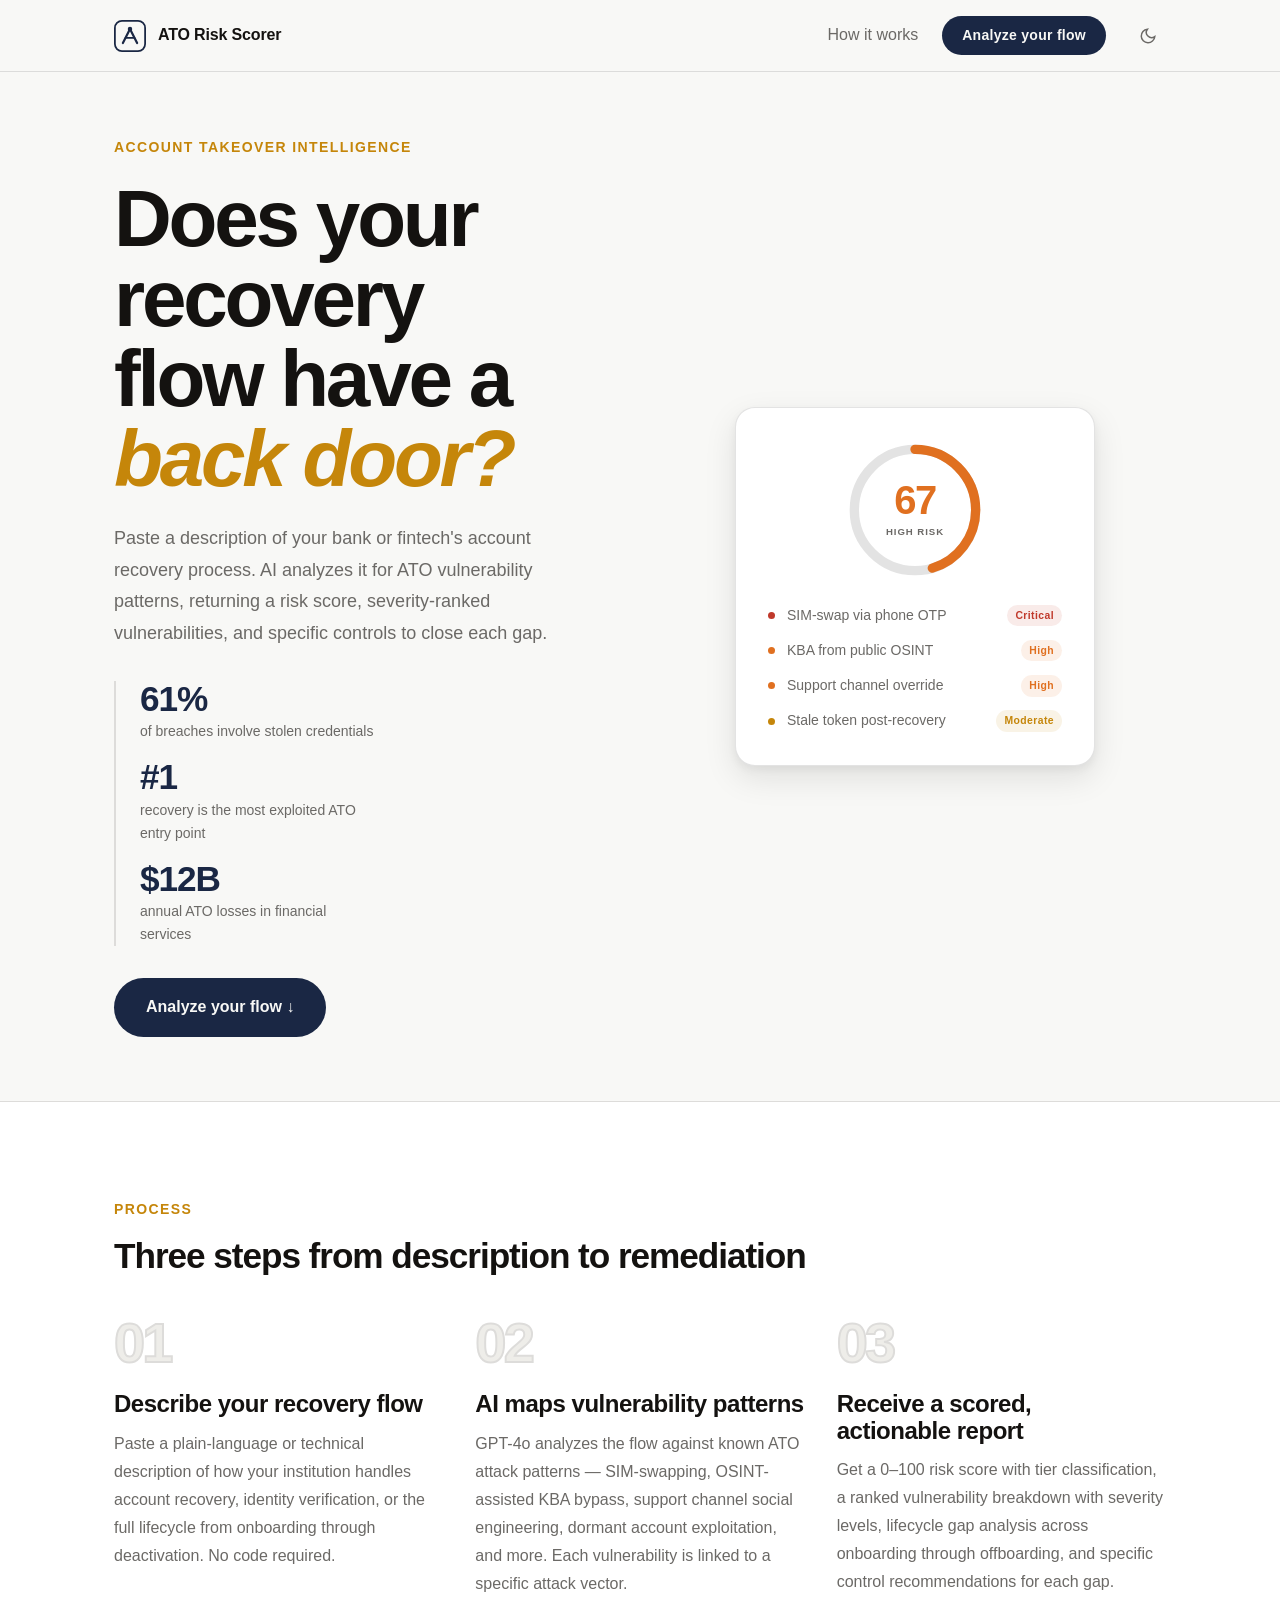
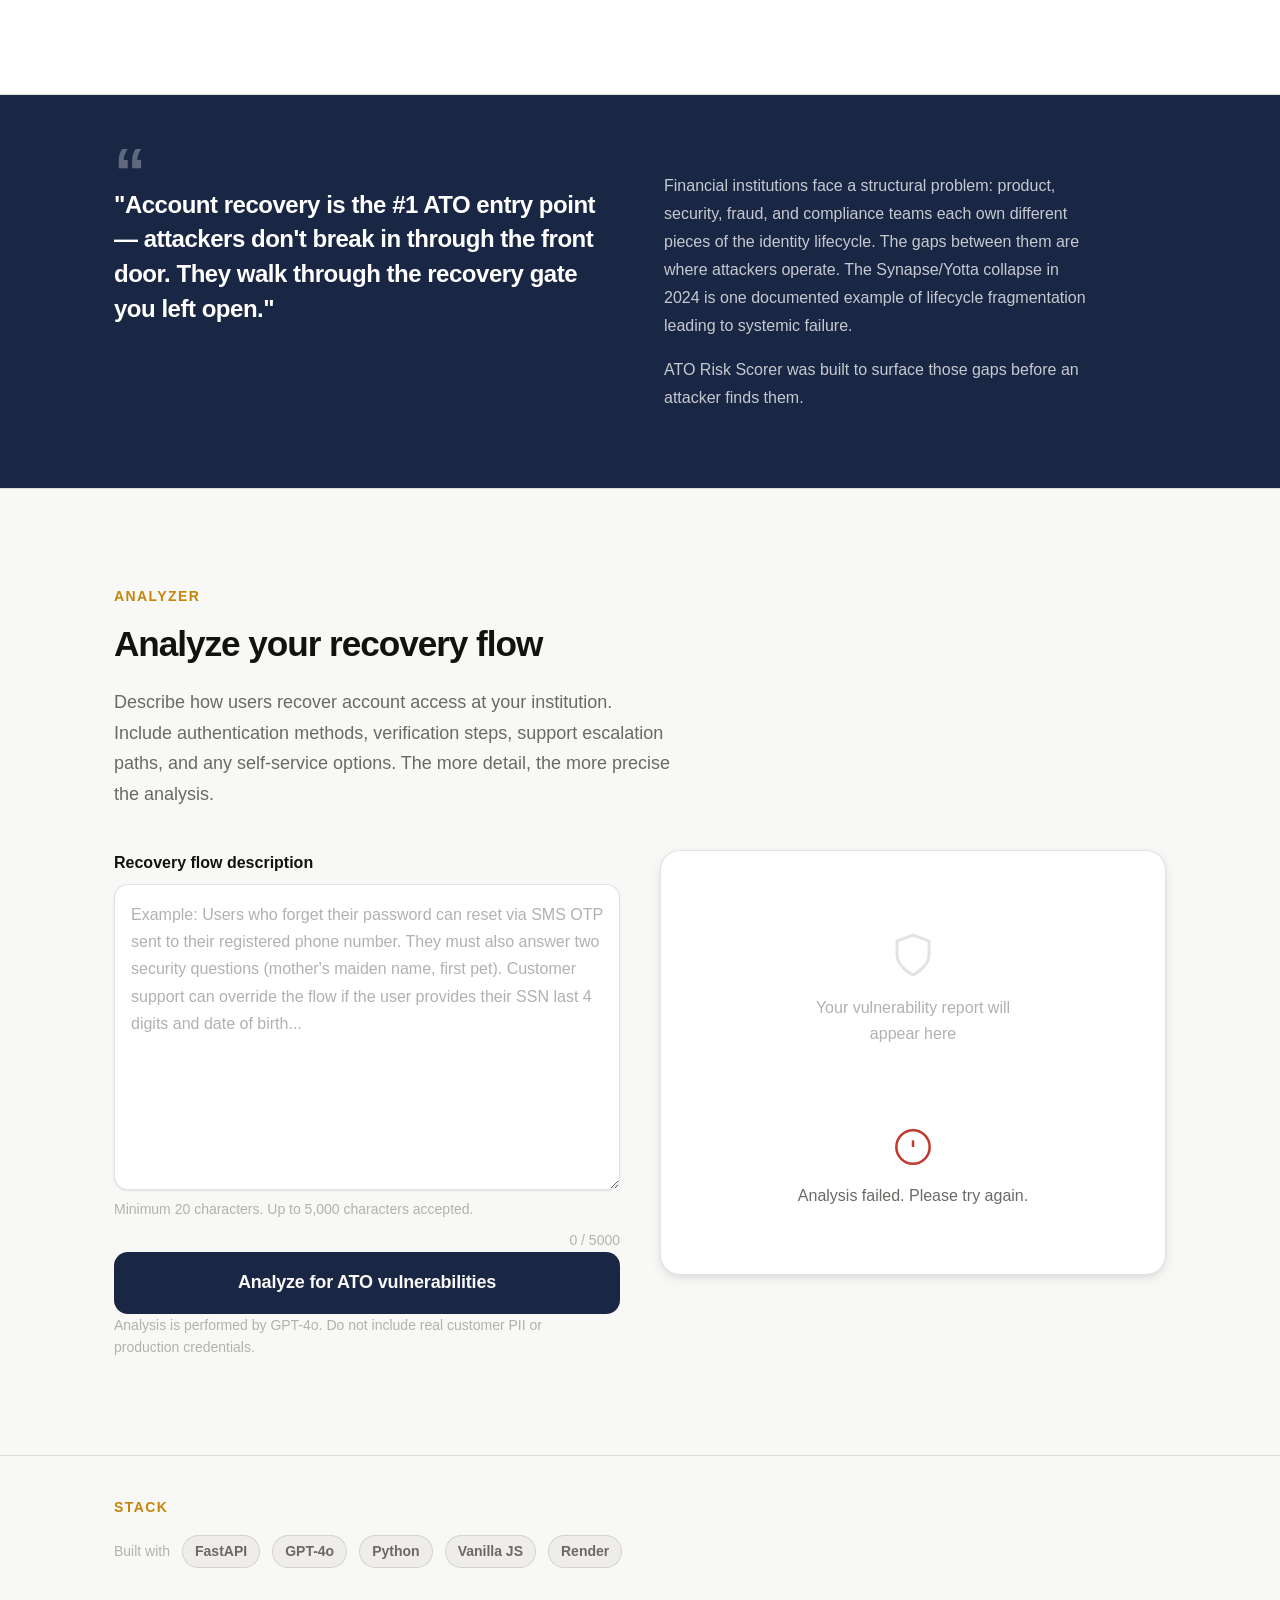
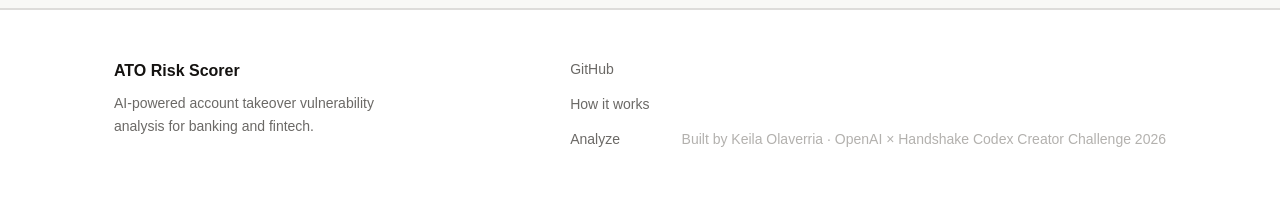
==== frontend/index.html @ 97ae23db "Initial commit: ATO Risk Scorer — FastAPI + GPT-4o + polished frontend AI-powered account takeover v" ====
<!DOCTYPE html>
<html lang="en" data-theme="light">
<head>
  <meta charset="UTF-8" />
  <meta name="viewport" content="width=device-width, initial-scale=1.0" />
  <title>ATO Risk Scorer — Account Takeover Vulnerability Analysis</title>
  <meta name="description" content="Paste your bank or fintech's account recovery flow and get an AI-powered risk score, vulnerability breakdown, and remediation controls in seconds." />
  <meta property="og:title" content="ATO Risk Scorer" />
  <meta property="og:description" content="AI-powered account takeover vulnerability analysis for banking and fintech recovery flows." />
  <meta property="og:type" content="website" />

  <!-- Fonts: Cabinet Grotesk (display) + Satoshi (body) via Fontshare -->
  <link href="https://api.fontshare.com/v2/css?f[]=cabinet-grotesk@400,500,600,700,800,900&f[]=satoshi@300,400,500,700&display=swap" rel="stylesheet" />

  <link rel="stylesheet" href="styles.css" />
  <link rel="icon" href="favicon.svg" type="image/svg+xml" />
</head>
<body>

  <!-- NAV -->
  <header class="nav" role="banner">
    <div class="nav-inner">
      <a href="/" class="nav-logo" aria-label="ATO Risk Scorer home">
        <svg class="logo-mark" viewBox="0 0 36 36" fill="none" aria-hidden="true">
          <rect x="1" y="1" width="34" height="34" rx="8" stroke="currentColor" stroke-width="2"/>
          <path d="M10 26 L18 10 L26 26" stroke="currentColor" stroke-width="2.5" stroke-linecap="round" stroke-linejoin="round"/>
          <path d="M13 20 L23 20" stroke="currentColor" stroke-width="2" stroke-linecap="round"/>
          <circle cx="18" cy="10" r="2.5" fill="currentColor"/>
        </svg>
        <span class="logo-text">ATO Risk Scorer</span>
      </a>
      <nav class="nav-links" aria-label="Primary navigation">
        <a href="#how-it-works">How it works</a>
        <a href="#analyze" class="nav-cta">Analyze your flow</a>
      </nav>
      <button class="theme-toggle" data-theme-toggle aria-label="Switch to dark mode" title="Toggle theme">
        <svg width="18" height="18" viewBox="0 0 24 24" fill="none" stroke="currentColor" stroke-width="2"><path d="M21 12.79A9 9 0 1 1 11.21 3 7 7 0 0 0 21 12.79z"/></svg>
      </button>
    </div>
  </header>

  <main id="main-content">

    <!-- HERO -->
    <section class="hero" aria-labelledby="hero-headline">
      <div class="hero-inner">
        <div class="hero-left">
        <div class="hero-label">Account Takeover Intelligence</div>
        <h1 class="hero-headline" id="hero-headline">
          Does your recovery<br/>flow have a<br/>
          <em class="headline-accent">back door?</em>
        </h1>
        <p class="hero-sub">
          Paste a description of your bank or fintech's account recovery process.
          AI analyzes it for ATO vulnerability patterns, returning a risk score,
          severity-ranked vulnerabilities, and specific controls to close each gap.
        </p>
        <div class="hero-stats">
          <div class="stat">
            <span class="stat-num">61%</span>
            <span class="stat-label">of breaches involve stolen credentials</span>
          </div>
          <div class="stat">
            <span class="stat-num">#1</span>
            <span class="stat-label">recovery is the most exploited ATO entry point</span>
          </div>
          <div class="stat">
            <span class="stat-num">$12B</span>
            <span class="stat-label">annual ATO losses in financial services</span>
          </div>
        </div>
        <a href="#analyze" class="btn-primary hero-cta">Analyze your flow &darr;</a>
      </div>
      <div class="hero-visual" aria-hidden="true">
        <div class="risk-gauge-demo">
          <div class="gauge-ring">
            <svg viewBox="0 0 120 120" class="gauge-svg">
              <circle cx="60" cy="60" r="52" fill="none" stroke="var(--color-border)" stroke-width="8"/>
              <circle cx="60" cy="60" r="52" fill="none" stroke="var(--color-risk-high)"
                stroke-width="8" stroke-dasharray="230 327" stroke-dashoffset="82"
                stroke-linecap="round" class="gauge-arc"/>
            </svg>
            <div class="gauge-label">
              <span class="gauge-score">67</span>
              <span class="gauge-tier">HIGH RISK</span>
            </div>
          </div>
          <div class="demo-vulns">
            <div class="demo-vuln critical">
              <span class="vuln-dot"></span>
              <span>SIM-swap via phone OTP</span>
              <span class="vuln-sev">Critical</span>
            </div>
            <div class="demo-vuln high">
              <span class="vuln-dot"></span>
              <span>KBA from public OSINT</span>
              <span class="vuln-sev">High</span>
            </div>
            <div class="demo-vuln high">
              <span class="vuln-dot"></span>
              <span>Support channel override</span>
              <span class="vuln-sev">High</span>
            </div>
            <div class="demo-vuln moderate">
              <span class="vuln-dot"></span>
              <span>Stale token post-recovery</span>
              <span class="vuln-sev">Moderate</span>
            </div>
          </div>
        </div>
      </div>
    </section>

    <!-- HOW IT WORKS -->
    <section class="how-it-works" id="how-it-works" aria-labelledby="hiw-title">
      <div class="section-inner">
        <div class="section-label">Process</div>
        <h2 class="section-title" id="hiw-title">Three steps from description to remediation</h2>
        <div class="steps">
          <div class="step">
            <div class="step-num">01</div>
            <div class="step-content">
              <h3>Describe your recovery flow</h3>
              <p>Paste a plain-language or technical description of how your institution handles account recovery, identity verification, or the full lifecycle from onboarding through deactivation. No code required.</p>
            </div>
          </div>
          <div class="step">
            <div class="step-num">02</div>
            <div class="step-content">
              <h3>AI maps vulnerability patterns</h3>
              <p>GPT-4o analyzes the flow against known ATO attack patterns — SIM-swapping, OSINT-assisted KBA bypass, support channel social engineering, dormant account exploitation, and more. Each vulnerability is linked to a specific attack vector.</p>
            </div>
          </div>
          <div class="step">
            <div class="step-num">03</div>
            <div class="step-content">
              <h3>Receive a scored, actionable report</h3>
              <p>Get a 0–100 risk score with tier classification, a ranked vulnerability breakdown with severity levels, lifecycle gap analysis across onboarding through offboarding, and specific control recommendations for each gap.</p>
            </div>
          </div>
        </div>
      </div>
    </section>

    <!-- CONTEXT CALLOUT -->
    <section class="callout-strip" aria-label="Why this matters">
      <div class="section-inner">
        <blockquote class="callout-quote">
          <p>"Account recovery is the #1 ATO entry point — attackers don't break in through the front door. They walk through the recovery gate you left open."</p>
        </blockquote>
        <div class="callout-context">
          <p>Financial institutions face a structural problem: product, security, fraud, and compliance teams each own different pieces of the identity lifecycle. The gaps between them are where attackers operate. The Synapse/Yotta collapse in 2024 is one documented example of lifecycle fragmentation leading to systemic failure.</p>
          <p>ATO Risk Scorer was built to surface those gaps before an attacker finds them.</p>
        </div>
      </div>
    </section>

    <!-- ANALYZER -->
    <section class="analyzer-section" id="analyze" aria-labelledby="analyzer-title">
      <div class="section-inner">
        <div class="section-label">Analyzer</div>
        <h2 class="section-title" id="analyzer-title">Analyze your recovery flow</h2>
        <p class="section-sub">Describe how users recover account access at your institution. Include authentication methods, verification steps, support escalation paths, and any self-service options. The more detail, the more precise the analysis.</p>

        <div class="analyzer-layout">
          <div class="analyzer-form-col">
            <form id="analyze-form" novalidate>
              <div class="form-group">
                <label for="flow-input">Recovery flow description</label>
                <textarea
                  id="flow-input"
                  name="flow_description"
                  rows="10"
                  placeholder="Example: Users who forget their password can reset via SMS OTP sent to their registered phone number. They must also answer two security questions (mother's maiden name, first pet). Customer support can override the flow if the user provides their SSN last 4 digits and date of birth..."
                  required
                  minlength="20"
                  maxlength="5000"
                  aria-describedby="flow-hint"
                ></textarea>
                <span class="form-hint" id="flow-hint">Minimum 20 characters. Up to 5,000 characters accepted.</span>
                <div class="char-count" aria-live="polite"><span id="char-num">0</span> / 5000</div>
              </div>
              <button type="submit" class="btn-primary submit-btn" id="submit-btn">
                <span class="btn-text">Analyze for ATO vulnerabilities</span>
                <span class="btn-loading" hidden>
                  <svg class="spinner" viewBox="0 0 24 24" fill="none" aria-hidden="true">
                    <circle cx="12" cy="12" r="10" stroke="currentColor" stroke-width="3" stroke-dasharray="31.4" stroke-dashoffset="10"/>
                  </svg>
                  Analyzing...
                </span>
              </button>
              <p class="form-disclaimer">Analysis is performed by GPT-4o. Do not include real customer PII or production credentials.</p>
            </form>
          </div>

          <!-- RESULTS PANEL -->
          <div class="results-col" id="results-panel" aria-live="polite" aria-atomic="true">
            <div class="results-empty" id="results-empty">
              <svg width="48" height="48" viewBox="0 0 24 24" fill="none" stroke="currentColor" stroke-width="1.5" aria-hidden="true"><path d="M12 22s8-4 8-10V5l-8-3-8 3v7c0 6 8 10 8 10z"/></svg>
              <p>Your vulnerability report will appear here</p>
            </div>

            <div class="results-content" id="results-content" hidden>
              <!-- Score header -->
              <div class="score-header" id="score-header">
                <div class="score-ring-wrap">
                  <svg class="score-ring" viewBox="0 0 120 120" aria-hidden="true">
                    <circle cx="60" cy="60" r="52" fill="none" stroke="var(--color-border)" stroke-width="8"/>
                    <circle cx="60" cy="60" r="52" fill="none" stroke="var(--score-arc-color, var(--color-risk-high))"
                      stroke-width="8" stroke-dasharray="0 327" stroke-dashoffset="82"
                      stroke-linecap="round" class="score-arc" id="score-arc"/>
                  </svg>
                  <div class="score-ring-label">
                    <span class="score-number" id="score-number">0</span>
                    <span class="score-unit">/ 100</span>
                  </div>
                </div>
                <div class="score-meta">
                  <div class="score-tier" id="score-tier">—</div>
                  <p class="score-summary" id="score-summary"></p>
                </div>
              </div>

              <!-- Lifecycle gaps -->
              <div class="lifecycle-section">
                <h3 class="results-section-title">Lifecycle Gap Analysis</h3>
                <div class="lifecycle-grid" id="lifecycle-grid"></div>
              </div>

              <!-- Vulnerabilities -->
              <div class="vulnerabilities-section">
                <h3 class="results-section-title">Vulnerability Breakdown</h3>
                <div class="vuln-list" id="vuln-list"></div>
              </div>

              <!-- Controls -->
              <div class="controls-section">
                <h3 class="results-section-title">Priority Controls</h3>
                <ul class="controls-list" id="controls-list"></ul>
              </div>
            </div>

            <!-- Error state -->
            <div class="results-error" id="results-error" hidden>
              <svg width="40" height="40" viewBox="0 0 24 24" fill="none" stroke="currentColor" stroke-width="1.5" aria-hidden="true"><circle cx="12" cy="12" r="10"/><line x1="12" y1="8" x2="12" y2="12"/><line x1="12" y1="16" x2="12.01" y2="16"/></svg>
              <p id="error-message">Analysis failed. Please try again.</p>
            </div>
          </div>
        </div>
      </div>
    </section>

    <!-- BUILT WITH -->
    <section class="built-with" aria-label="Technology stack">
      <div class="section-inner">
        <div class="section-label">Stack</div>
        <div class="built-with-row">
          <span>Built with</span>
          <span class="stack-tag">FastAPI</span>
          <span class="stack-tag">GPT-4o</span>
          <span class="stack-tag">Python</span>
          <span class="stack-tag">Vanilla JS</span>
          <span class="stack-tag">Render</span>
        </div>
      </div>
    </section>

  </main>

  <!-- FOOTER -->
  <footer class="footer" role="contentinfo">
    <div class="footer-inner">
      <div class="footer-brand">
        <span class="footer-logo-text">ATO Risk Scorer</span>
        <p>AI-powered account takeover vulnerability analysis for banking and fintech.</p>
      </div>
      <div class="footer-links">
        <a href="https://github.com/Keila0323/ato-risk-scorer" target="_blank" rel="noopener noreferrer">GitHub</a>
        <a href="#how-it-works">How it works</a>
        <a href="#analyze">Analyze</a>
      </div>
      <p class="footer-credit">Built by Keila Olaverria &middot; OpenAI × Handshake Codex Creator Challenge 2026</p>
    </div>
  </footer>

  <script src="app.js" defer></script>
</body>
</html>
---- frontend/styles.css ----
/* ============================================================
   ATO RISK SCORER — Design System
   Palette: Deep slate navy + white + amber accent
   Concept: Financial security intelligence — precise, authoritative, clean
   Fonts: Cabinet Grotesk (display) + Satoshi (body)
   ============================================================ */

/* --- TOKENS --- */
:root,
[data-theme='light'] {
  /* Surfaces */
  --color-bg: #f8f8f6;
  --color-surface: #ffffff;
  --color-surface-2: #f4f3f0;
  --color-surface-offset: #eeede9;
  --color-surface-dynamic: #e5e4e0;
  --color-divider: #dddcda;
  --color-border: rgba(30, 28, 24, 0.12);

  /* Text */
  --color-text: #141210;
  --color-text-muted: #6b6966;
  --color-text-faint: #b3b1ae;
  --color-text-inverse: #f8f8f6;

  /* Primary — Deep slate navy */
  --color-primary: #1a2744;
  --color-primary-hover: #0f1a30;
  --color-primary-highlight: rgba(26, 39, 68, 0.08);

  /* Accent — Amber / Gold */
  --color-accent: #c5860a;
  --color-accent-hover: #a06a05;
  --color-accent-light: #fef3db;

  /* Risk tiers */
  --color-risk-critical: #c0392b;
  --color-risk-high: #e07020;
  --color-risk-moderate: #c5860a;
  --color-risk-low: #27855c;

  /* Radius */
  --radius-sm: 0.375rem;
  --radius-md: 0.5rem;
  --radius-lg: 0.875rem;
  --radius-xl: 1.25rem;
  --radius-full: 9999px;

  /* Shadows */
  --shadow-sm: 0 1px 3px rgba(20, 18, 16, 0.06), 0 1px 2px rgba(20, 18, 16, 0.04);
  --shadow-md: 0 4px 12px rgba(20, 18, 16, 0.08), 0 2px 4px rgba(20, 18, 16, 0.04);
  --shadow-lg: 0 12px 32px rgba(20, 18, 16, 0.10), 0 4px 8px rgba(20, 18, 16, 0.05);

  /* Type */
  --font-display: 'Cabinet Grotesk', 'Helvetica Neue', sans-serif;
  --font-body: 'Satoshi', 'Inter', sans-serif;

  /* Type scale */
  --text-xs: clamp(0.75rem, 0.7rem + 0.25vw, 0.875rem);
  --text-sm: clamp(0.875rem, 0.8rem + 0.35vw, 1rem);
  --text-base: clamp(1rem, 0.95rem + 0.25vw, 1.125rem);
  --text-lg: clamp(1.125rem, 1rem + 0.75vw, 1.5rem);
  --text-xl: clamp(1.5rem, 1.2rem + 1.25vw, 2.25rem);
  --text-2xl: clamp(2rem, 1.2rem + 2.5vw, 3.5rem);
  --text-3xl: clamp(2.5rem, 1rem + 5vw, 5.5rem);

  /* Spacing */
  --space-1: 0.25rem;
  --space-2: 0.5rem;
  --space-3: 0.75rem;
  --space-4: 1rem;
  --space-5: 1.25rem;
  --space-6: 1.5rem;
  --space-8: 2rem;
  --space-10: 2.5rem;
  --space-12: 3rem;
  --space-16: 4rem;
  --space-20: 5rem;
  --space-24: 6rem;

  /* Layout */
  --content-default: 1100px;
  --content-narrow: 680px;

  /* Transitions */
  --ease-out: cubic-bezier(0.16, 1, 0.3, 1);
  --transition: 180ms var(--ease-out);
}

[data-theme='dark'] {
  --color-bg: #0e0d0c;
  --color-surface: #141210;
  --color-surface-2: #1a1918;
  --color-surface-offset: #1f1e1c;
  --color-surface-dynamic: #2a2927;
  --color-divider: #2e2d2b;
  --color-border: rgba(255, 255, 255, 0.1);
  --color-text: #e8e6e3;
  --color-text-muted: #837f7b;
  --color-text-faint: #4a4845;
  --color-text-inverse: #141210;
  --color-primary: #8fa8d4;
  --color-primary-hover: #b5c8e8;
  --color-primary-highlight: rgba(143, 168, 212, 0.12);
  --color-accent: #e8a82a;
  --color-accent-hover: #f5c060;
  --color-accent-light: rgba(232, 168, 42, 0.12);
  --shadow-sm: 0 1px 3px rgba(0, 0, 0, 0.25);
  --shadow-md: 0 4px 12px rgba(0, 0, 0, 0.35);
  --shadow-lg: 0 12px 32px rgba(0, 0, 0, 0.5);
  --color-risk-critical: #e05a4d;
  --color-risk-high: #f08040;
  --color-risk-moderate: #e8a82a;
  --color-risk-low: #4aad7e;
}

@media (prefers-color-scheme: dark) {
  :root:not([data-theme]) {
    --color-bg: #0e0d0c;
    --color-surface: #141210;
    --color-surface-2: #1a1918;
    --color-surface-offset: #1f1e1c;
    --color-surface-dynamic: #2a2927;
    --color-divider: #2e2d2b;
    --color-border: rgba(255, 255, 255, 0.1);
    --color-text: #e8e6e3;
    --color-text-muted: #837f7b;
    --color-text-faint: #4a4845;
    --color-text-inverse: #141210;
    --color-primary: #8fa8d4;
    --color-primary-hover: #b5c8e8;
    --color-primary-highlight: rgba(143, 168, 212, 0.12);
    --color-accent: #e8a82a;
    --color-accent-hover: #f5c060;
    --color-accent-light: rgba(232, 168, 42, 0.12);
    --shadow-sm: 0 1px 3px rgba(0, 0, 0, 0.25);
    --shadow-md: 0 4px 12px rgba(0, 0, 0, 0.35);
    --shadow-lg: 0 12px 32px rgba(0, 0, 0, 0.5);
    --color-risk-critical: #e05a4d;
    --color-risk-high: #f08040;
    --color-risk-moderate: #e8a82a;
    --color-risk-low: #4aad7e;
  }
}

/* --- BASE RESET --- */
*, *::before, *::after { box-sizing: border-box; margin: 0; padding: 0; }

html {
  -webkit-text-size-adjust: none;
  text-size-adjust: none;
  -webkit-font-smoothing: antialiased;
  -moz-osx-font-smoothing: grayscale;
  text-rendering: optimizeLegibility;
  scroll-behavior: smooth;
  scroll-padding-top: 80px;
}

body {
  min-height: 100dvh;
  font-family: var(--font-body);
  font-size: var(--text-base);
  line-height: 1.65;
  color: var(--color-text);
  background-color: var(--color-bg);
}

img, picture, video, canvas, svg { display: block; max-width: 100%; }
ul[role='list'], ol[role='list'] { list-style: none; }
input, button, textarea, select { font: inherit; color: inherit; }
h1, h2, h3, h4, h5, h6 { text-wrap: balance; line-height: 1.1; }
p, li { text-wrap: pretty; max-width: 72ch; }

button { cursor: pointer; background: none; border: none; }

a, button, [role='button'], input, textarea, select {
  transition: color var(--transition), background var(--transition),
    border-color var(--transition), box-shadow var(--transition), opacity var(--transition);
}
:focus-visible {
  outline: 2px solid var(--color-accent);
  outline-offset: 3px;
  border-radius: var(--radius-sm);
}

::selection { background: var(--color-accent-light); color: var(--color-text); }

@media (prefers-reduced-motion: reduce) {
  *, *::before, *::after {
    animation-duration: 0.01ms !important;
    animation-iteration-count: 1 !important;
    transition-duration: 0.01ms !important;
    scroll-behavior: auto !important;
  }
}

/* ============================================================
   NAV
   ============================================================ */
.nav {
  position: sticky;
  top: 0;
  z-index: 100;
  background: color-mix(in oklab, var(--color-bg) 92%, transparent);
  backdrop-filter: blur(12px);
  -webkit-backdrop-filter: blur(12px);
  border-bottom: 1px solid var(--color-border);
}

.nav-inner {
  max-width: var(--content-default);
  margin: 0 auto;
  padding: var(--space-4) var(--space-6);
  display: flex;
  align-items: center;
  gap: var(--space-6);
}

.nav-logo {
  display: flex;
  align-items: center;
  gap: var(--space-3);
  text-decoration: none;
  color: var(--color-text);
  font-family: var(--font-display);
  font-weight: 700;
  font-size: var(--text-sm);
  letter-spacing: -0.01em;
  flex-shrink: 0;
}

.logo-mark {
  width: 32px;
  height: 32px;
  color: var(--color-primary);
  flex-shrink: 0;
}

.nav-links {
  display: flex;
  align-items: center;
  gap: var(--space-6);
  margin-left: auto;
}

.nav-links a {
  font-size: var(--text-sm);
  font-weight: 500;
  color: var(--color-text-muted);
  text-decoration: none;
}
.nav-links a:hover { color: var(--color-text); }

.nav-cta {
  background: var(--color-primary) !important;
  color: var(--color-text-inverse) !important;
  padding: var(--space-2) var(--space-5);
  border-radius: var(--radius-full);
  font-size: var(--text-xs) !important;
  font-weight: 600 !important;
  letter-spacing: 0.02em;
}
.nav-cta:hover {
  background: var(--color-primary-hover) !important;
  color: var(--color-text-inverse) !important;
}

.theme-toggle {
  display: flex;
  align-items: center;
  justify-content: center;
  width: 36px;
  height: 36px;
  border-radius: var(--radius-md);
  color: var(--color-text-muted);
  flex-shrink: 0;
}
.theme-toggle:hover {
  background: var(--color-surface-offset);
  color: var(--color-text);
}

/* ============================================================
   LAYOUT HELPERS
   ============================================================ */
.section-inner {
  max-width: var(--content-default);
  margin: 0 auto;
  padding-inline: var(--space-6);
}

.section-label {
  font-size: var(--text-xs);
  font-weight: 700;
  letter-spacing: 0.1em;
  text-transform: uppercase;
  color: var(--color-accent);
  margin-bottom: var(--space-4);
}

.section-title {
  font-family: var(--font-display);
  font-size: var(--text-xl);
  font-weight: 800;
  letter-spacing: -0.03em;
  color: var(--color-text);
  margin-bottom: var(--space-6);
}

.section-sub {
  font-size: var(--text-base);
  color: var(--color-text-muted);
  max-width: 56ch;
  margin-bottom: var(--space-10);
  line-height: 1.7;
}

/* ============================================================
   HERO
   ============================================================ */
.hero {
  padding-block: clamp(var(--space-12), 6vw, var(--space-16));
  border-bottom: 1px solid var(--color-divider);
  overflow: hidden;
}

.hero-inner {
  max-width: var(--content-default);
  margin: 0 auto;
  padding-inline: var(--space-6);
  display: grid;
  grid-template-columns: 1fr 1fr;
  gap: var(--space-12);
  align-items: center;
}

.hero-left {
  display: flex;
  flex-direction: column;
  align-items: flex-start;
  gap: 0;
}

.hero-label {
  font-size: var(--text-xs);
  font-weight: 700;
  letter-spacing: 0.1em;
  text-transform: uppercase;
  color: var(--color-accent);
  margin-bottom: var(--space-5);
}

.hero-headline {
  font-family: var(--font-display);
  font-size: var(--text-3xl);
  font-weight: 900;
  letter-spacing: -0.04em;
  line-height: 1.0;
  color: var(--color-text);
  margin-bottom: var(--space-6);
}

.headline-accent {
  font-style: italic;
  color: var(--color-accent);
}

.hero-sub {
  font-size: var(--text-base);
  color: var(--color-text-muted);
  line-height: 1.75;
  max-width: 46ch;
  margin-bottom: var(--space-8);
}

.hero-stats {
  display: flex;
  flex-direction: column;
  gap: var(--space-4);
  margin-bottom: var(--space-8);
  border-left: 2px solid var(--color-divider);
  padding-left: var(--space-6);
}

.stat { display: flex; flex-direction: column; gap: var(--space-1); }
.stat-num {
  font-family: var(--font-display);
  font-size: var(--text-xl);
  font-weight: 800;
  letter-spacing: -0.03em;
  color: var(--color-primary);
  line-height: 1;
}
.stat-label {
  font-size: var(--text-xs);
  color: var(--color-text-muted);
  max-width: 30ch;
}

.hero-cta { align-self: flex-start; }

/* Right col — visual */
.hero-visual {
  display: flex;
  justify-content: center;
  align-items: center;
}

/* Demo risk card */
.risk-gauge-demo {
  background: var(--color-surface);
  border: 1px solid var(--color-border);
  border-radius: var(--radius-xl);
  padding: var(--space-8);
  box-shadow: var(--shadow-lg);
  width: 100%;
  max-width: 360px;
}

.gauge-ring {
  position: relative;
  width: 140px;
  height: 140px;
  margin: 0 auto var(--space-6);
}

.gauge-svg { width: 100%; height: 100%; transform: rotate(-90deg); }

.gauge-arc {
  transition: stroke-dasharray 1.5s var(--ease-out);
}

.gauge-label {
  position: absolute;
  inset: 0;
  display: flex;
  flex-direction: column;
  align-items: center;
  justify-content: center;
}

.gauge-score {
  font-family: var(--font-display);
  font-size: 2.5rem;
  font-weight: 900;
  letter-spacing: -0.04em;
  color: var(--color-risk-high);
  line-height: 1;
}

.gauge-tier {
  font-size: 0.6rem;
  font-weight: 700;
  letter-spacing: 0.1em;
  text-transform: uppercase;
  color: var(--color-text-muted);
  margin-top: var(--space-1);
}

.demo-vulns {
  display: flex;
  flex-direction: column;
  gap: var(--space-3);
}

.demo-vuln {
  display: flex;
  align-items: center;
  gap: var(--space-3);
  font-size: var(--text-xs);
  color: var(--color-text-muted);
}

.demo-vuln span:nth-child(2) { flex: 1; }

.vuln-dot {
  width: 7px;
  height: 7px;
  border-radius: 50%;
  flex-shrink: 0;
}

.demo-vuln.critical .vuln-dot { background: var(--color-risk-critical); }
.demo-vuln.high .vuln-dot { background: var(--color-risk-high); }
.demo-vuln.moderate .vuln-dot { background: var(--color-risk-moderate); }
.demo-vuln.low .vuln-dot { background: var(--color-risk-low); }

.vuln-sev {
  font-size: 0.65rem;
  font-weight: 700;
  letter-spacing: 0.04em;
  padding: 2px var(--space-2);
  border-radius: var(--radius-full);
}

.demo-vuln.critical .vuln-sev { color: var(--color-risk-critical); background: rgba(192,57,43,0.1); }
.demo-vuln.high .vuln-sev { color: var(--color-risk-high); background: rgba(224,112,32,0.1); }
.demo-vuln.moderate .vuln-sev { color: var(--color-risk-moderate); background: rgba(197,134,10,0.1); }
.demo-vuln.low .vuln-sev { color: var(--color-risk-low); background: rgba(39,133,92,0.1); }

/* ============================================================
   HOW IT WORKS
   ============================================================ */
.how-it-works {
  padding-block: clamp(var(--space-16), 8vw, var(--space-24));
  background: var(--color-surface);
  border-bottom: 1px solid var(--color-divider);
}

.steps {
  display: grid;
  grid-template-columns: repeat(3, 1fr);
  gap: var(--space-8);
  margin-top: var(--space-10);
}

.step {
  display: flex;
  flex-direction: column;
  gap: var(--space-5);
}

.step-num {
  font-family: var(--font-display);
  font-size: 3.5rem;
  font-weight: 900;
  letter-spacing: -0.05em;
  line-height: 1;
  color: var(--color-surface-offset);
  -webkit-text-stroke: 2px var(--color-divider);
}

[data-theme='dark'] .step-num {
  color: transparent;
  -webkit-text-stroke: 2px var(--color-divider);
}

.step-content h3 {
  font-family: var(--font-display);
  font-size: var(--text-lg);
  font-weight: 700;
  letter-spacing: -0.02em;
  color: var(--color-text);
  margin-bottom: var(--space-3);
}

.step-content p {
  font-size: var(--text-sm);
  color: var(--color-text-muted);
  line-height: 1.75;
}

/* ============================================================
   CALLOUT STRIP
   ============================================================ */
.callout-strip {
  padding-block: clamp(var(--space-12), 6vw, var(--space-20));
  background: var(--color-primary);
  color: var(--color-text-inverse);
  border-bottom: 1px solid var(--color-divider);
}

.callout-strip .section-inner {
  display: grid;
  grid-template-columns: 1fr 1fr;
  gap: var(--space-12);
  align-items: start;
}

.callout-quote {
  font-family: var(--font-display);
  font-size: var(--text-lg);
  font-weight: 700;
  letter-spacing: -0.02em;
  line-height: 1.45;
  color: #ffffff;
  border: none;
  padding: 0;
}

.callout-quote::before {
  content: '\201C';
  font-size: 4rem;
  line-height: 0;
  display: block;
  margin-bottom: var(--space-4);
  color: rgba(255, 255, 255, 0.3);
  font-family: var(--font-display);
}

.callout-context p {
  font-size: var(--text-sm);
  color: rgba(255, 255, 255, 0.75);
  line-height: 1.75;
  max-width: 48ch;
}
.callout-context p + p { margin-top: var(--space-4); }

/* ============================================================
   ANALYZER SECTION
   ============================================================ */
.analyzer-section {
  padding-block: clamp(var(--space-16), 8vw, var(--space-24));
  border-bottom: 1px solid var(--color-divider);
}

.analyzer-layout {
  display: grid;
  grid-template-columns: 1fr 1fr;
  gap: var(--space-10);
  align-items: start;
}

/* Form */
.analyzer-form-col { display: flex; flex-direction: column; gap: var(--space-5); }

.form-group { display: flex; flex-direction: column; gap: var(--space-2); }

.form-group label {
  font-size: var(--text-sm);
  font-weight: 600;
  color: var(--color-text);
}

.form-group textarea {
  width: 100%;
  padding: var(--space-4);
  background: var(--color-surface);
  border: 1.5px solid var(--color-border);
  border-radius: var(--radius-lg);
  font-size: var(--text-sm);
  color: var(--color-text);
  line-height: 1.7;
  resize: vertical;
  min-height: 220px;
  box-shadow: var(--shadow-sm);
}

.form-group textarea:focus {
  outline: none;
  border-color: var(--color-primary);
  box-shadow: 0 0 0 3px var(--color-primary-highlight);
}

.form-group textarea::placeholder { color: var(--color-text-faint); }

.form-hint {
  font-size: var(--text-xs);
  color: var(--color-text-faint);
}

.char-count {
  font-size: var(--text-xs);
  color: var(--color-text-faint);
  text-align: right;
}

.form-disclaimer {
  font-size: var(--text-xs);
  color: var(--color-text-faint);
  line-height: 1.6;
  max-width: none;
}

/* Buttons */
.btn-primary {
  display: inline-flex;
  align-items: center;
  justify-content: center;
  gap: var(--space-2);
  background: var(--color-primary);
  color: var(--color-text-inverse);
  font-family: var(--font-body);
  font-size: var(--text-sm);
  font-weight: 600;
  text-decoration: none;
  border: none;
  border-radius: var(--radius-full);
  padding: var(--space-4) var(--space-8);
  cursor: pointer;
  white-space: nowrap;
}

.btn-primary:hover { background: var(--color-primary-hover); }

.submit-btn {
  width: 100%;
  border-radius: var(--radius-lg);
  padding: var(--space-4);
  font-size: var(--text-base);
  font-weight: 700;
  letter-spacing: -0.01em;
}

.submit-btn:disabled {
  opacity: 0.6;
  cursor: not-allowed;
}

.hero-cta {
  padding: var(--space-4) var(--space-8);
  font-size: var(--text-sm);
}

.spinner {
  width: 18px;
  height: 18px;
  animation: spin 0.8s linear infinite;
  flex-shrink: 0;
}
@keyframes spin { to { transform: rotate(360deg); } }

/* ============================================================
   RESULTS PANEL
   ============================================================ */
.results-col {
  background: var(--color-surface);
  border: 1px solid var(--color-border);
  border-radius: var(--radius-xl);
  padding: var(--space-8);
  box-shadow: var(--shadow-md);
  min-height: 400px;
  display: flex;
  flex-direction: column;
}

/* Empty state */
.results-empty {
  flex: 1;
  display: flex;
  flex-direction: column;
  align-items: center;
  justify-content: center;
  gap: var(--space-4);
  color: var(--color-text-faint);
  text-align: center;
  padding: var(--space-12) var(--space-6);
}
.results-empty p { font-size: var(--text-sm); max-width: 28ch; }
.results-empty svg { opacity: 0.35; }

/* Error state */
.results-error {
  flex: 1;
  display: flex;
  flex-direction: column;
  align-items: center;
  justify-content: center;
  gap: var(--space-4);
  color: var(--color-risk-critical);
  text-align: center;
  padding: var(--space-8);
}
.results-error p { font-size: var(--text-sm); color: var(--color-text-muted); }

/* Score header */
.score-header {
  display: flex;
  align-items: center;
  gap: var(--space-6);
  padding-bottom: var(--space-6);
  border-bottom: 1px solid var(--color-divider);
  margin-bottom: var(--space-6);
}

.score-ring-wrap {
  position: relative;
  width: 100px;
  height: 100px;
  flex-shrink: 0;
}

.score-ring { width: 100%; height: 100%; transform: rotate(-90deg); }

.score-ring-label {
  position: absolute;
  inset: 0;
  display: flex;
  flex-direction: column;
  align-items: center;
  justify-content: center;
}

.score-number {
  font-family: var(--font-display);
  font-size: 1.75rem;
  font-weight: 900;
  letter-spacing: -0.04em;
  line-height: 1;
  color: var(--color-text);
}
.score-unit {
  font-size: 0.65rem;
  color: var(--color-text-faint);
  margin-top: 2px;
}

.score-meta { flex: 1; min-width: 0; }

.score-tier {
  font-family: var(--font-display);
  font-size: var(--text-lg);
  font-weight: 800;
  letter-spacing: -0.03em;
  margin-bottom: var(--space-2);
}

.score-tier.critical { color: var(--color-risk-critical); }
.score-tier.high { color: var(--color-risk-high); }
.score-tier.moderate { color: var(--color-risk-moderate); }
.score-tier.low { color: var(--color-risk-low); }

.score-summary {
  font-size: var(--text-xs);
  color: var(--color-text-muted);
  line-height: 1.65;
  max-width: 40ch;
}

/* Results section titles */
.results-section-title {
  font-family: var(--font-display);
  font-size: var(--text-sm);
  font-weight: 700;
  letter-spacing: 0.04em;
  text-transform: uppercase;
  color: var(--color-text-faint);
  margin-bottom: var(--space-4);
}

/* Lifecycle grid */
.lifecycle-section, .vulnerabilities-section, .controls-section {
  margin-bottom: var(--space-6);
  padding-bottom: var(--space-6);
  border-bottom: 1px solid var(--color-divider);
}
.controls-section { border-bottom: none; margin-bottom: 0; padding-bottom: 0; }

.lifecycle-grid {
  display: grid;
  grid-template-columns: 1fr 1fr;
  gap: var(--space-3);
}

.lifecycle-item {
  background: var(--color-surface-2);
  border-radius: var(--radius-md);
  padding: var(--space-3) var(--space-4);
}

.lifecycle-phase {
  font-size: var(--text-xs);
  font-weight: 700;
  letter-spacing: 0.06em;
  text-transform: uppercase;
  color: var(--color-text-faint);
  margin-bottom: var(--space-1);
}

.lifecycle-text {
  font-size: var(--text-xs);
  color: var(--color-text-muted);
  line-height: 1.6;
  max-width: none;
}

/* Vulnerability cards */
.vuln-list {
  display: flex;
  flex-direction: column;
  gap: var(--space-3);
}

.vuln-card {
  border: 1px solid var(--color-border);
  border-radius: var(--radius-lg);
  overflow: hidden;
}

.vuln-header {
  display: flex;
  align-items: center;
  gap: var(--space-3);
  padding: var(--space-4);
  cursor: pointer;
  background: var(--color-surface-2);
}

.vuln-header:hover { background: var(--color-surface-offset); }

.vuln-badge {
  font-size: 0.65rem;
  font-weight: 700;
  letter-spacing: 0.06em;
  text-transform: uppercase;
  padding: 3px var(--space-2);
  border-radius: var(--radius-full);
  flex-shrink: 0;
}

.sev-critical .vuln-badge { color: var(--color-risk-critical); background: rgba(192,57,43,0.1); }
.sev-high .vuln-badge { color: var(--color-risk-high); background: rgba(224,112,32,0.1); }
.sev-moderate .vuln-badge { color: var(--color-risk-moderate); background: rgba(197,134,10,0.1); }
.sev-low .vuln-badge { color: var(--color-risk-low); background: rgba(39,133,92,0.1); }

.vuln-title {
  font-size: var(--text-xs);
  font-weight: 600;
  color: var(--color-text);
  flex: 1;
  min-width: 0;
}

.vuln-id {
  font-size: 0.6rem;
  color: var(--color-text-faint);
  font-family: monospace;
  flex-shrink: 0;
}

.vuln-chevron {
  width: 14px;
  height: 14px;
  color: var(--color-text-faint);
  flex-shrink: 0;
  transition: transform var(--transition);
}

.vuln-card.open .vuln-chevron { transform: rotate(180deg); }

.vuln-body {
  padding: var(--space-4);
  border-top: 1px solid var(--color-border);
  display: none;
}
.vuln-card.open .vuln-body { display: block; }

.vuln-pattern {
  font-size: var(--text-xs);
  font-weight: 600;
  color: var(--color-accent);
  margin-bottom: var(--space-3);
}

.vuln-body p {
  font-size: var(--text-xs);
  color: var(--color-text-muted);
  line-height: 1.7;
  margin-bottom: var(--space-3);
  max-width: none;
}

.vuln-rec-label {
  font-size: var(--text-xs);
  font-weight: 700;
  color: var(--color-text);
  margin-bottom: var(--space-2);
}

.vuln-rec {
  font-size: var(--text-xs);
  color: var(--color-text-muted);
  line-height: 1.7;
  padding: var(--space-3);
  background: var(--color-surface-2);
  border-radius: var(--radius-md);
  border-left: 3px solid var(--color-risk-low);
  max-width: none;
}

/* Controls */
.controls-list {
  display: flex;
  flex-direction: column;
  gap: var(--space-3);
  list-style: none;
}

.controls-list li {
  display: flex;
  align-items: flex-start;
  gap: var(--space-3);
  font-size: var(--text-xs);
  color: var(--color-text-muted);
  line-height: 1.65;
  max-width: none;
}

.controls-list li::before {
  content: '';
  width: 6px;
  height: 6px;
  border-radius: 50%;
  background: var(--color-accent);
  flex-shrink: 0;
  margin-top: 0.45em;
}

/* ============================================================
   BUILT WITH
   ============================================================ */
.built-with {
  padding-block: var(--space-10);
  border-bottom: 1px solid var(--color-divider);
}

.built-with-row {
  display: flex;
  align-items: center;
  flex-wrap: wrap;
  gap: var(--space-3);
  font-size: var(--text-xs);
  color: var(--color-text-faint);
}

.stack-tag {
  font-size: var(--text-xs);
  font-weight: 600;
  color: var(--color-text-muted);
  background: var(--color-surface-offset);
  border: 1px solid var(--color-border);
  border-radius: var(--radius-full);
  padding: var(--space-1) var(--space-3);
}

/* ============================================================
   FOOTER
   ============================================================ */
.footer {
  padding-block: var(--space-12);
  background: var(--color-surface);
  border-top: 1px solid var(--color-divider);
}

.footer-inner {
  max-width: var(--content-default);
  margin: 0 auto;
  padding-inline: var(--space-6);
  display: grid;
  grid-template-columns: 1fr auto auto;
  gap: var(--space-8);
  align-items: start;
}

.footer-logo-text {
  font-family: var(--font-display);
  font-size: var(--text-sm);
  font-weight: 700;
  color: var(--color-text);
  display: block;
  margin-bottom: var(--space-2);
}

.footer-brand p {
  font-size: var(--text-xs);
  color: var(--color-text-muted);
  max-width: 36ch;
  line-height: 1.65;
}

.footer-links {
  display: flex;
  flex-direction: column;
  gap: var(--space-3);
}
.footer-links a {
  font-size: var(--text-xs);
  color: var(--color-text-muted);
  text-decoration: none;
}
.footer-links a:hover { color: var(--color-text); }

.footer-credit {
  font-size: var(--text-xs);
  color: var(--color-text-faint);
  max-width: none;
  align-self: end;
}

/* ============================================================
   SKELETON (loading state for results panel)
   ============================================================ */
@keyframes shimmer {
  0% { background-position: -200% 0; }
  100% { background-position: 200% 0; }
}
.skeleton {
  background: linear-gradient(90deg,
    var(--color-surface-offset) 25%,
    var(--color-surface-dynamic) 50%,
    var(--color-surface-offset) 75%);
  background-size: 200% 100%;
  animation: shimmer 1.5s ease-in-out infinite;
  border-radius: var(--radius-sm);
}
.skel-bar { height: 1em; margin-bottom: var(--space-2); }
.skel-bar:last-child { width: 60%; }

/* ============================================================
   RESPONSIVE
   ============================================================ */
@media (max-width: 900px) {
  .hero-inner {
    grid-template-columns: 1fr;
    gap: var(--space-10);
  }
  .risk-gauge-demo { max-width: 100%; }

  .steps { grid-template-columns: 1fr; }

  .callout-strip .section-inner { grid-template-columns: 1fr; gap: var(--space-8); }

  .analyzer-layout { grid-template-columns: 1fr; }

  .footer-inner { grid-template-columns: 1fr; }
  .footer-links { flex-direction: row; flex-wrap: wrap; }
}

@media (max-width: 600px) {
  .nav-links a:not(.nav-cta) { display: none; }
  .lifecycle-grid { grid-template-columns: 1fr; }
  .score-header { flex-direction: column; align-items: flex-start; }
}
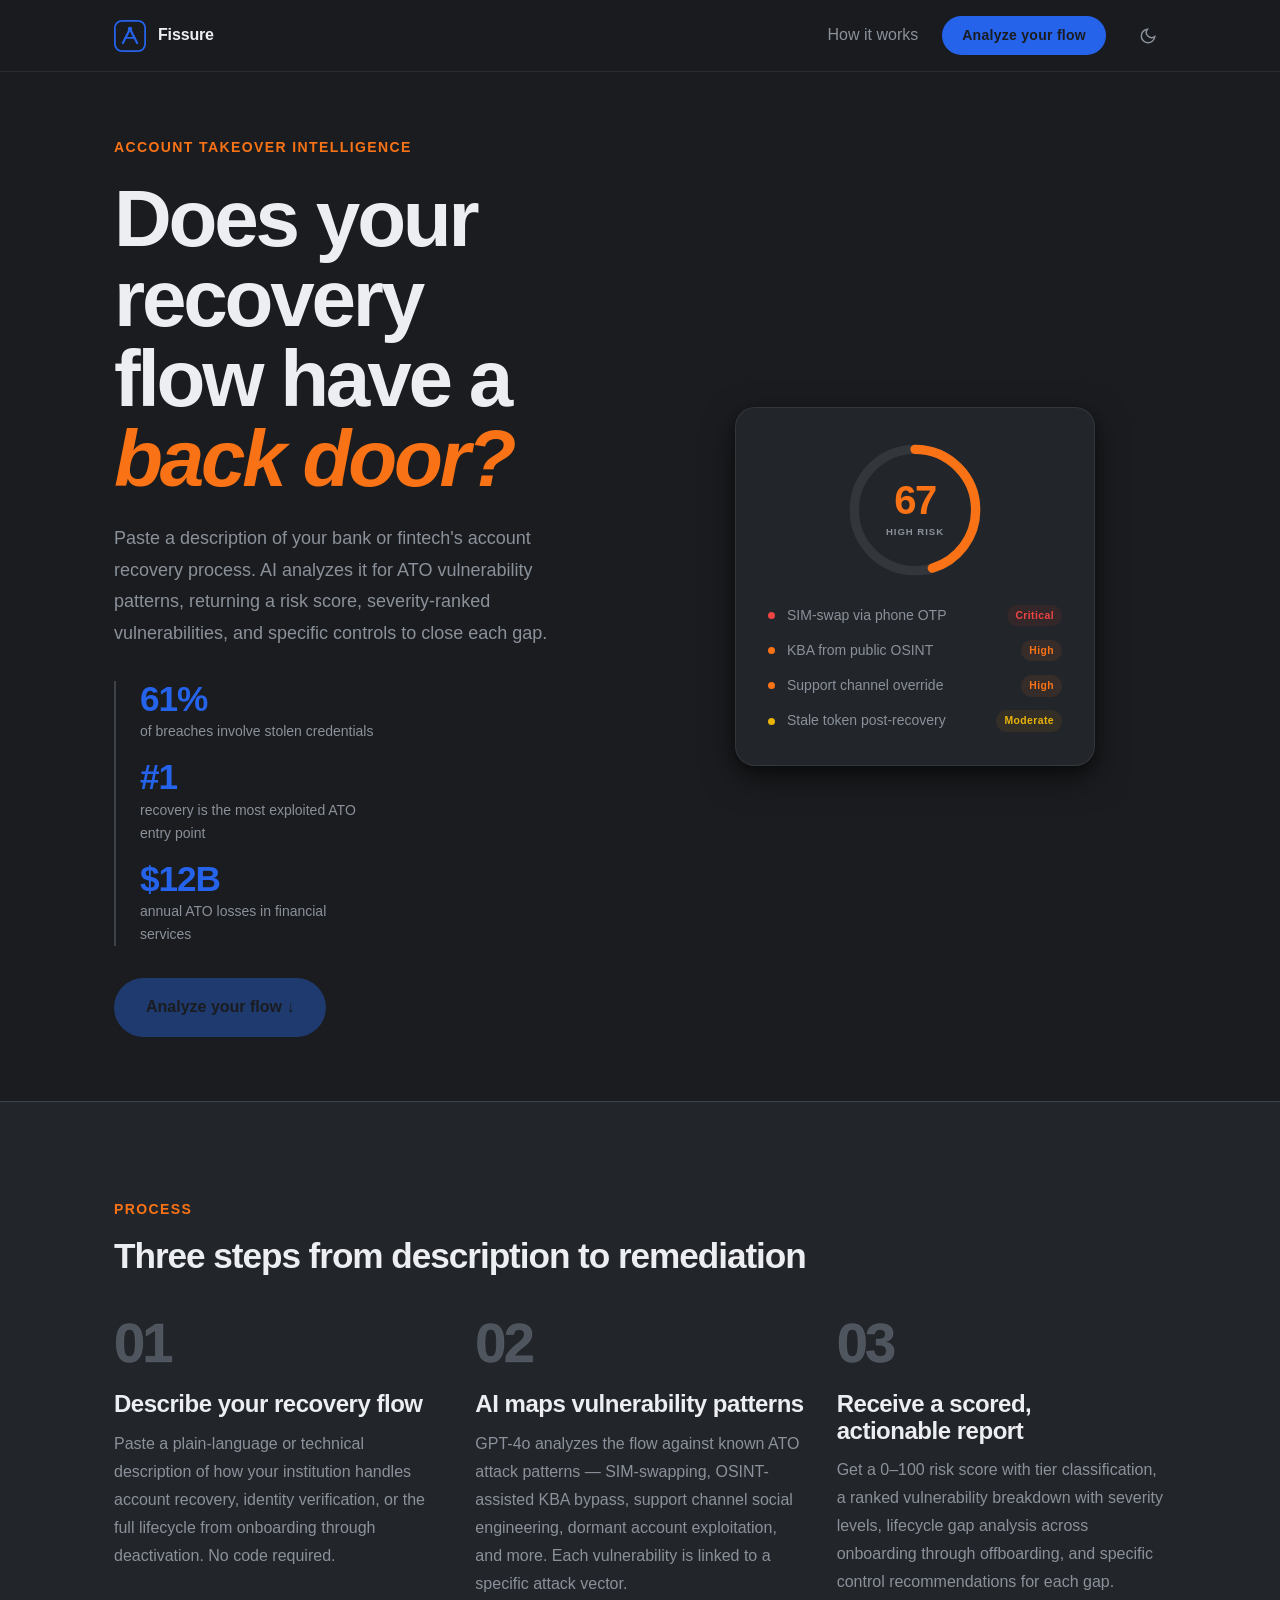
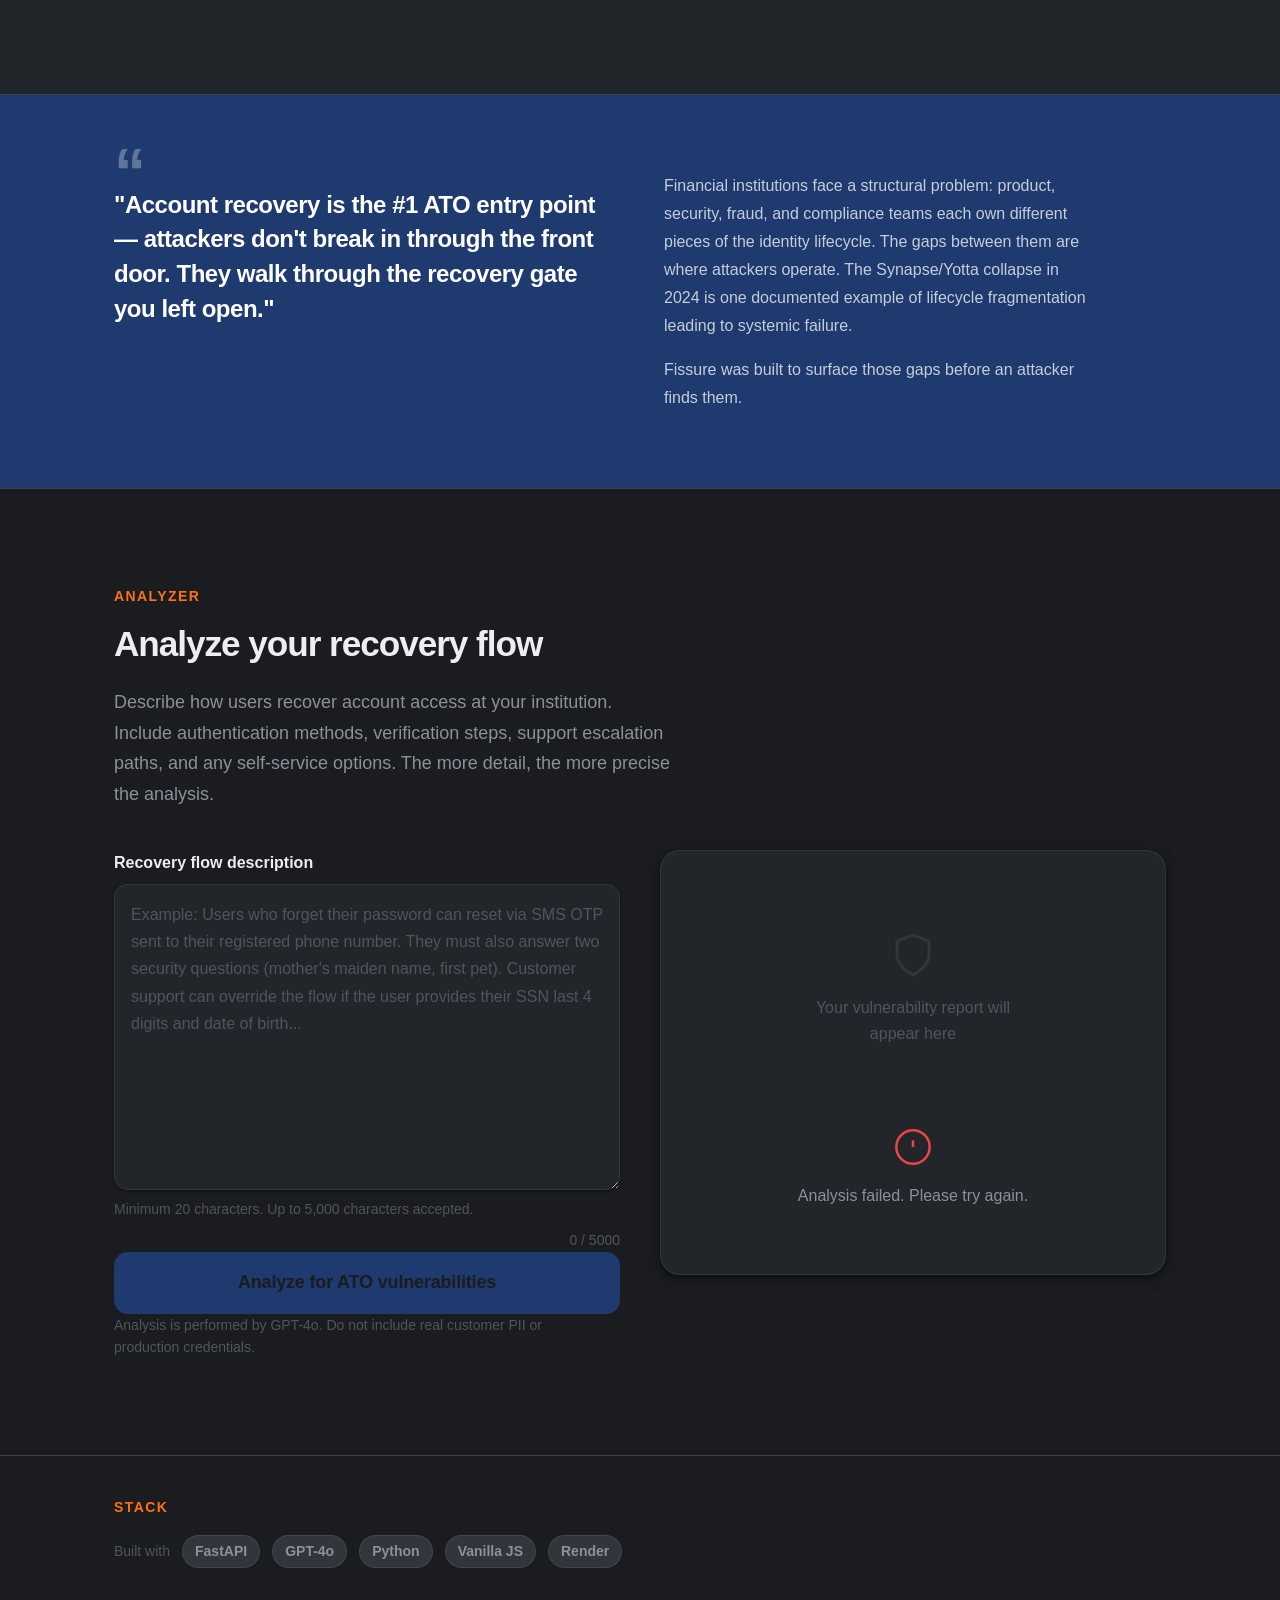
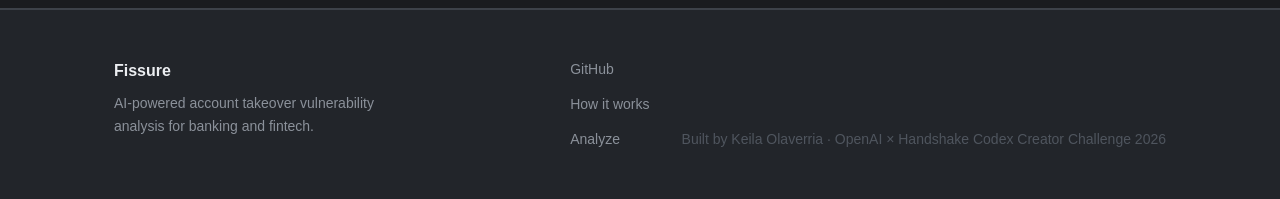
==== commit 9c55f23f: "Rebrand: ATO Risk Scorer → Fissure - New color palette: dark grey bg (#1a1c1f), royal blue primary (" ====
--- a/frontend/index.html
+++ b/frontend/index.html
@@ -3,10 +3,10 @@
 <head>
   <meta charset="UTF-8" />
   <meta name="viewport" content="width=device-width, initial-scale=1.0" />
-  <title>ATO Risk Scorer — Account Takeover Vulnerability Analysis</title>
+  <title>Fissure — Account Takeover Vulnerability Analysis</title>
   <meta name="description" content="Paste your bank or fintech's account recovery flow and get an AI-powered risk score, vulnerability breakdown, and remediation controls in seconds." />
-  <meta property="og:title" content="ATO Risk Scorer" />
-  <meta property="og:description" content="AI-powered account takeover vulnerability analysis for banking and fintech recovery flows." />
+  <meta property="og:title" content="Fissure" />
+  <meta property="og:description" content="AI-powered account takeover vulnerability analysis for banking and fintech." />
   <meta property="og:type" content="website" />
 
   <!-- Fonts: Cabinet Grotesk (display) + Satoshi (body) via Fontshare -->
@@ -20,14 +20,14 @@
   <!-- NAV -->
   <header class="nav" role="banner">
     <div class="nav-inner">
-      <a href="/" class="nav-logo" aria-label="ATO Risk Scorer home">
+      <a href="/" class="nav-logo" aria-label="Fissure home">
         <svg class="logo-mark" viewBox="0 0 36 36" fill="none" aria-hidden="true">
           <rect x="1" y="1" width="34" height="34" rx="8" stroke="currentColor" stroke-width="2"/>
           <path d="M10 26 L18 10 L26 26" stroke="currentColor" stroke-width="2.5" stroke-linecap="round" stroke-linejoin="round"/>
           <path d="M13 20 L23 20" stroke="currentColor" stroke-width="2" stroke-linecap="round"/>
           <circle cx="18" cy="10" r="2.5" fill="currentColor"/>
         </svg>
-        <span class="logo-text">ATO Risk Scorer</span>
+        <span class="logo-text">Fissure</span>
       </a>
       <nav class="nav-links" aria-label="Primary navigation">
         <a href="#how-it-works">How it works</a>
@@ -150,7 +150,7 @@
         </blockquote>
         <div class="callout-context">
           <p>Financial institutions face a structural problem: product, security, fraud, and compliance teams each own different pieces of the identity lifecycle. The gaps between them are where attackers operate. The Synapse/Yotta collapse in 2024 is one documented example of lifecycle fragmentation leading to systemic failure.</p>
-          <p>ATO Risk Scorer was built to surface those gaps before an attacker finds them.</p>
+          <p>Fissure was built to surface those gaps before an attacker finds them.</p>
         </div>
       </div>
     </section>
@@ -271,15 +271,15 @@
   <footer class="footer" role="contentinfo">
     <div class="footer-inner">
       <div class="footer-brand">
-        <span class="footer-logo-text">ATO Risk Scorer</span>
+        <span class="footer-logo-text">Fissure</span>
         <p>AI-powered account takeover vulnerability analysis for banking and fintech.</p>
       </div>
       <div class="footer-links">
-        <a href="https://github.com/Keila0323/ato-risk-scorer" target="_blank" rel="noopener noreferrer">GitHub</a>
+        <a href="https://github.com/Keila0323/fissure" target="_blank" rel="noopener noreferrer">GitHub</a>
         <a href="#how-it-works">How it works</a>
         <a href="#analyze">Analyze</a>
       </div>
-      <p class="footer-credit">Built by Keila Olaverria &middot; OpenAI × Handshake Codex Creator Challenge 2026</p>
+      <p class="footer-credit">Built by Keila Olaverria &middot; OpenAI &times; Handshake Codex Creator Challenge 2026</p>
     </div>
   </footer>
 
--- a/frontend/styles.css
+++ b/frontend/styles.css
@@ -1,43 +1,43 @@
 /* ============================================================
-   ATO RISK SCORER — Design System
-   Palette: Deep slate navy + white + amber accent
-   Concept: Financial security intelligence — precise, authoritative, clean
+   FISSURE — Design System
+   Palette: Dark grey + Royal blue + Orange
+   Concept: Security intelligence — sharp, technical, direct
    Fonts: Cabinet Grotesk (display) + Satoshi (body)
    ============================================================ */
 
 /* --- TOKENS --- */
 :root,
 [data-theme='light'] {
-  /* Surfaces */
-  --color-bg: #f8f8f6;
-  --color-surface: #ffffff;
-  --color-surface-2: #f4f3f0;
-  --color-surface-offset: #eeede9;
-  --color-surface-dynamic: #e5e4e0;
-  --color-divider: #dddcda;
-  --color-border: rgba(30, 28, 24, 0.12);
+  /* Surfaces — dark grey base */
+  --color-bg: #1a1c1f;
+  --color-surface: #22252a;
+  --color-surface-2: #2a2e34;
+  --color-surface-offset: #31363d;
+  --color-surface-dynamic: #3a3f47;
+  --color-divider: #3d4249;
+  --color-border: rgba(255, 255, 255, 0.08);
 
   /* Text */
-  --color-text: #141210;
-  --color-text-muted: #6b6966;
-  --color-text-faint: #b3b1ae;
-  --color-text-inverse: #f8f8f6;
-
-  /* Primary — Deep slate navy */
-  --color-primary: #1a2744;
-  --color-primary-hover: #0f1a30;
-  --color-primary-highlight: rgba(26, 39, 68, 0.08);
-
-  /* Accent — Amber / Gold */
-  --color-accent: #c5860a;
-  --color-accent-hover: #a06a05;
-  --color-accent-light: #fef3db;
+  --color-text: #eceef1;
+  --color-text-muted: #8b919a;
+  --color-text-faint: #4f555e;
+  --color-text-inverse: #1a1c1f;
+
+  /* Primary — Royal blue */
+  --color-primary: #2563eb;
+  --color-primary-hover: #1d4ed8;
+  --color-primary-highlight: rgba(37, 99, 235, 0.15);
+
+  /* Accent — Orange */
+  --color-accent: #f97316;
+  --color-accent-hover: #ea6c0a;
+  --color-accent-light: rgba(249, 115, 22, 0.12);
 
   /* Risk tiers */
-  --color-risk-critical: #c0392b;
-  --color-risk-high: #e07020;
-  --color-risk-moderate: #c5860a;
-  --color-risk-low: #27855c;
+  --color-risk-critical: #ef4444;
+  --color-risk-high: #f97316;
+  --color-risk-moderate: #eab308;
+  --color-risk-low: #22c55e;
 
   /* Radius */
   --radius-sm: 0.375rem;
@@ -47,9 +47,9 @@
   --radius-full: 9999px;
 
   /* Shadows */
-  --shadow-sm: 0 1px 3px rgba(20, 18, 16, 0.06), 0 1px 2px rgba(20, 18, 16, 0.04);
-  --shadow-md: 0 4px 12px rgba(20, 18, 16, 0.08), 0 2px 4px rgba(20, 18, 16, 0.04);
-  --shadow-lg: 0 12px 32px rgba(20, 18, 16, 0.10), 0 4px 8px rgba(20, 18, 16, 0.05);
+  --shadow-sm: 0 1px 3px rgba(0, 0, 0, 0.3), 0 1px 2px rgba(0, 0, 0, 0.2);
+  --shadow-md: 0 4px 12px rgba(0, 0, 0, 0.4), 0 2px 4px rgba(0, 0, 0, 0.25);
+  --shadow-lg: 0 12px 32px rgba(0, 0, 0, 0.5), 0 4px 8px rgba(0, 0, 0, 0.3);
 
   /* Type */
   --font-display: 'Cabinet Grotesk', 'Helvetica Neue', sans-serif;
@@ -88,51 +88,51 @@
 }
 
 [data-theme='dark'] {
-  --color-bg: #0e0d0c;
-  --color-surface: #141210;
-  --color-surface-2: #1a1918;
-  --color-surface-offset: #1f1e1c;
-  --color-surface-dynamic: #2a2927;
-  --color-divider: #2e2d2b;
-  --color-border: rgba(255, 255, 255, 0.1);
-  --color-text: #e8e6e3;
-  --color-text-muted: #837f7b;
-  --color-text-faint: #4a4845;
-  --color-text-inverse: #141210;
-  --color-primary: #8fa8d4;
-  --color-primary-hover: #b5c8e8;
-  --color-primary-highlight: rgba(143, 168, 212, 0.12);
-  --color-accent: #e8a82a;
-  --color-accent-hover: #f5c060;
-  --color-accent-light: rgba(232, 168, 42, 0.12);
-  --shadow-sm: 0 1px 3px rgba(0, 0, 0, 0.25);
-  --shadow-md: 0 4px 12px rgba(0, 0, 0, 0.35);
-  --shadow-lg: 0 12px 32px rgba(0, 0, 0, 0.5);
-  --color-risk-critical: #e05a4d;
-  --color-risk-high: #f08040;
-  --color-risk-moderate: #e8a82a;
-  --color-risk-low: #4aad7e;
+  --color-bg: #0f1113;
+  --color-surface: #161a1f;
+  --color-surface-2: #1e2228;
+  --color-surface-offset: #252b32;
+  --color-surface-dynamic: #2d333c;
+  --color-divider: #303740;
+  --color-border: rgba(255, 255, 255, 0.07);
+  --color-text: #eceef1;
+  --color-text-muted: #7a8290;
+  --color-text-faint: #424850;
+  --color-text-inverse: #0f1113;
+  --color-primary: #3b82f6;
+  --color-primary-hover: #60a5fa;
+  --color-primary-highlight: rgba(59, 130, 246, 0.15);
+  --color-accent: #fb923c;
+  --color-accent-hover: #fdba74;
+  --color-accent-light: rgba(251, 146, 60, 0.12);
+  --shadow-sm: 0 1px 3px rgba(0, 0, 0, 0.4);
+  --shadow-md: 0 4px 12px rgba(0, 0, 0, 0.5);
+  --shadow-lg: 0 12px 32px rgba(0, 0, 0, 0.65);
+  --color-risk-critical: #f87171;
+  --color-risk-high: #fb923c;
+  --color-risk-moderate: #fbbf24;
+  --color-risk-low: #4ade80;
 }
 
 @media (prefers-color-scheme: dark) {
   :root:not([data-theme]) {
-    --color-bg: #0e0d0c;
-    --color-surface: #141210;
-    --color-surface-2: #1a1918;
-    --color-surface-offset: #1f1e1c;
-    --color-surface-dynamic: #2a2927;
-    --color-divider: #2e2d2b;
-    --color-border: rgba(255, 255, 255, 0.1);
-    --color-text: #e8e6e3;
-    --color-text-muted: #837f7b;
-    --color-text-faint: #4a4845;
-    --color-text-inverse: #141210;
-    --color-primary: #8fa8d4;
-    --color-primary-hover: #b5c8e8;
-    --color-primary-highlight: rgba(143, 168, 212, 0.12);
-    --color-accent: #e8a82a;
-    --color-accent-hover: #f5c060;
-    --color-accent-light: rgba(232, 168, 42, 0.12);
+    --color-bg: #0f1113;
+    --color-surface: #161a1f;
+    --color-surface-2: #1e2228;
+    --color-surface-offset: #252b32;
+    --color-surface-dynamic: #2d333c;
+    --color-divider: #303740;
+    --color-border: rgba(255, 255, 255, 0.07);
+    --color-text: #eceef1;
+    --color-text-muted: #7a8290;
+    --color-text-faint: #424850;
+    --color-text-inverse: #0f1113;
+    --color-primary: #3b82f6;
+    --color-primary-hover: #60a5fa;
+    --color-primary-highlight: rgba(59, 130, 246, 0.15);
+    --color-accent: #fb923c;
+    --color-accent-hover: #fdba74;
+    --color-accent-light: rgba(251, 146, 60, 0.12);
     --shadow-sm: 0 1px 3px rgba(0, 0, 0, 0.25);
     --shadow-md: 0 4px 12px rgba(0, 0, 0, 0.35);
     --shadow-lg: 0 12px 32px rgba(0, 0, 0, 0.5);
@@ -526,13 +526,13 @@
   font-weight: 900;
   letter-spacing: -0.05em;
   line-height: 1;
-  color: var(--color-surface-offset);
-  -webkit-text-stroke: 2px var(--color-divider);
+  color: var(--color-text-faint);
+  -webkit-text-stroke: 1px var(--color-border);
 }
 
 [data-theme='dark'] .step-num {
-  color: transparent;
-  -webkit-text-stroke: 2px var(--color-divider);
+  color: var(--color-text-faint);
+  -webkit-text-stroke: 1px var(--color-divider);
 }
 
 .step-content h3 {
@@ -555,7 +555,7 @@
    ============================================================ */
 .callout-strip {
   padding-block: clamp(var(--space-12), 6vw, var(--space-20));
-  background: var(--color-primary);
+  background: #1e3a6e;
   color: var(--color-text-inverse);
   border-bottom: 1px solid var(--color-divider);
 }
@@ -668,7 +668,7 @@
   align-items: center;
   justify-content: center;
   gap: var(--space-2);
-  background: var(--color-primary);
+  background: #1e3a6e;
   color: var(--color-text-inverse);
   font-family: var(--font-body);
   font-size: var(--text-sm);
@@ -824,7 +824,7 @@
   font-weight: 700;
   letter-spacing: 0.04em;
   text-transform: uppercase;
-  color: var(--color-text-faint);
+  color: var(--color-text-muted);
   margin-bottom: var(--space-4);
 }
 
@@ -853,7 +853,7 @@
   font-weight: 700;
   letter-spacing: 0.06em;
   text-transform: uppercase;
-  color: var(--color-text-faint);
+  color: var(--color-text-muted);
   margin-bottom: var(--space-1);
 }
 
